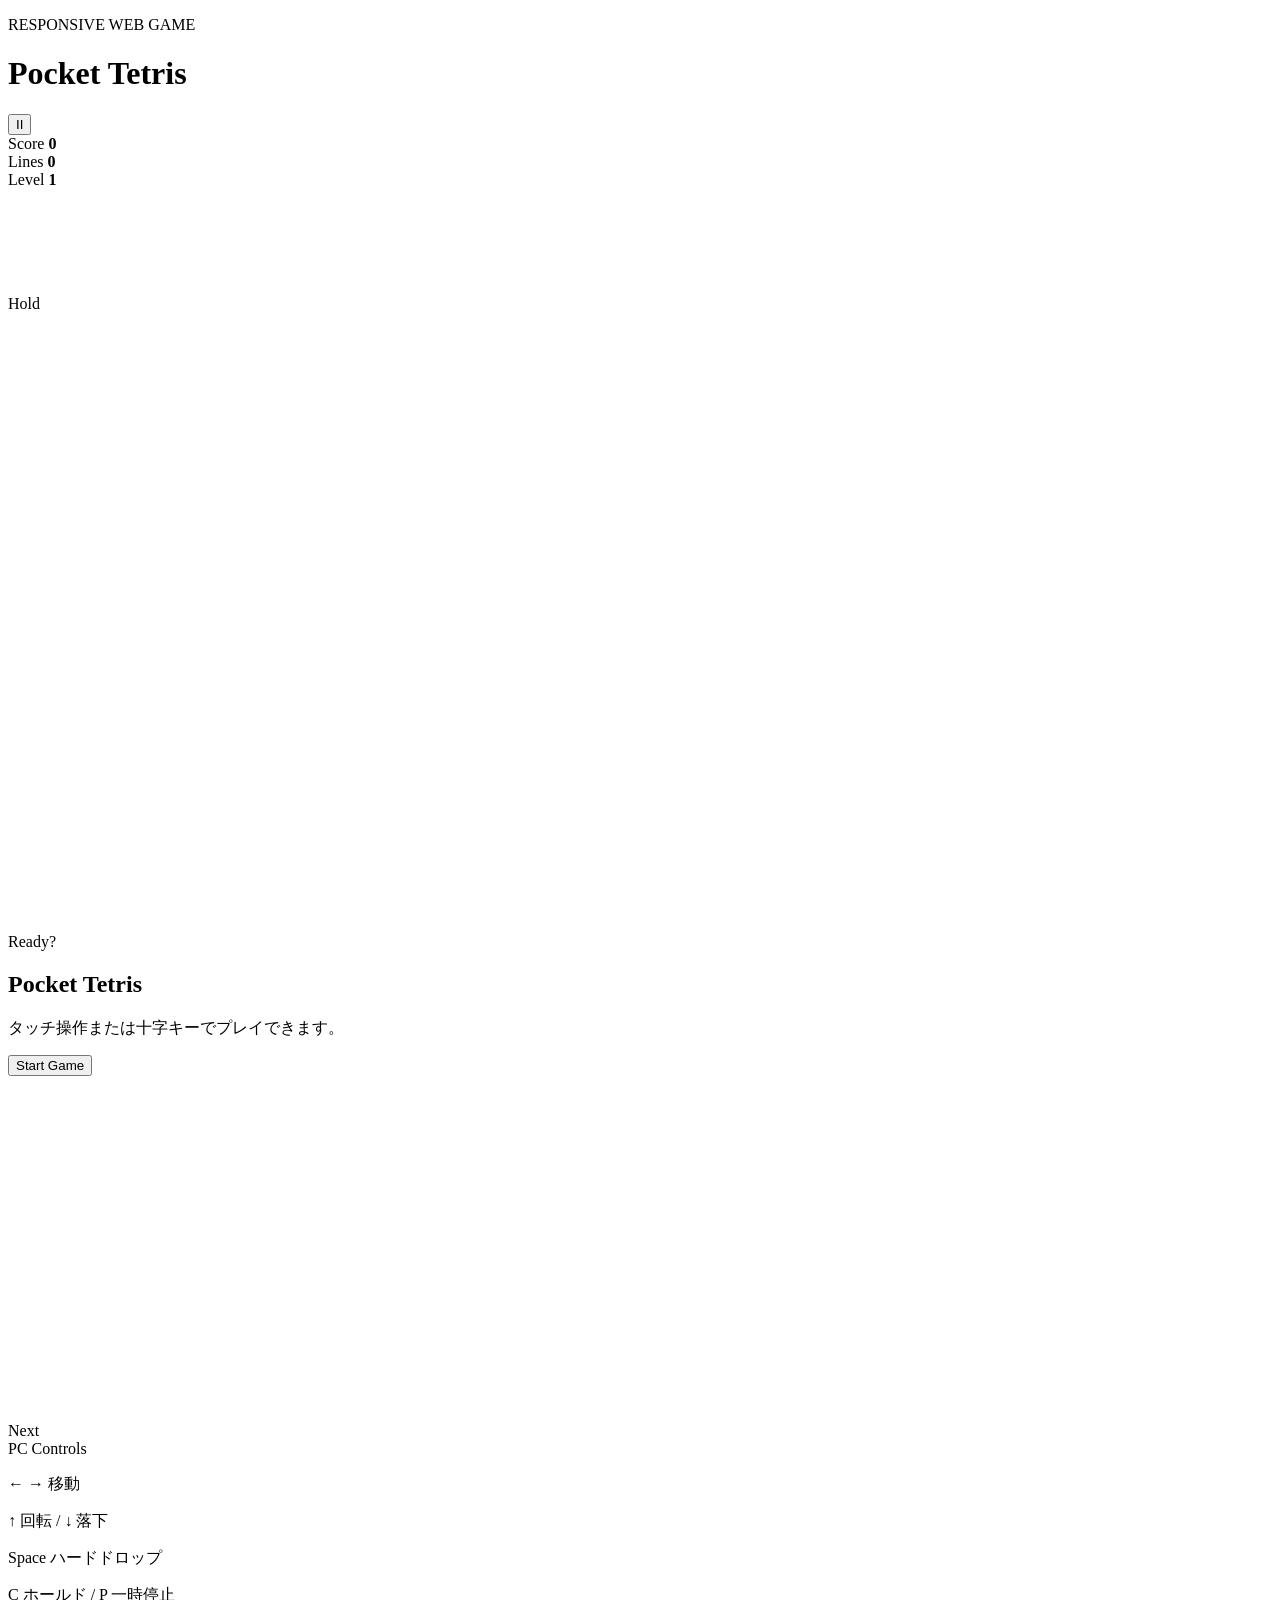
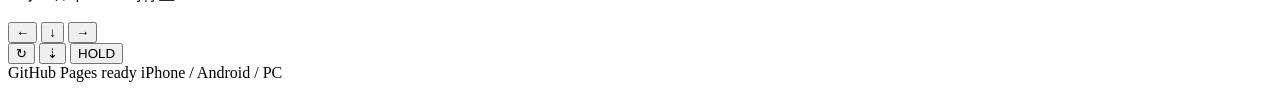
==== index.html @ c23e4528 "Add responsive Tetris game" ====
<!doctype html>
<html lang="ja">
<head>
  <meta charset="utf-8" />
  <meta name="viewport" content="width=device-width, initial-scale=1, viewport-fit=cover, user-scalable=no" />
  <meta name="theme-color" content="#0b1020" />
  <meta name="apple-mobile-web-app-capable" content="yes" />
  <meta name="apple-mobile-web-app-status-bar-style" content="black-translucent" />
  <meta name="apple-mobile-web-app-title" content="Pocket Tetris" />
  <title>Pocket Tetris</title>
  <link rel="manifest" href="manifest.webmanifest" />
  <link rel="stylesheet" href="style.css" />
</head>
<body>
  <main class="app-shell" aria-label="テトリスゲーム">
    <header class="topbar">
      <div>
        <p class="eyebrow">RESPONSIVE WEB GAME</p>
        <h1>Pocket Tetris</h1>
      </div>
      <button id="pauseButton" class="icon-button" type="button" aria-label="一時停止">II</button>
    </header>

    <section class="game-layout">
      <aside class="stats-panel stats-left" aria-label="ゲーム情報">
        <div class="stat-card">
          <span>Score</span>
          <strong id="score">0</strong>
        </div>
        <div class="stat-card">
          <span>Lines</span>
          <strong id="lines">0</strong>
        </div>
        <div class="stat-card">
          <span>Level</span>
          <strong id="level">1</strong>
        </div>
        <div class="mini-card">
          <span>Hold</span>
          <canvas id="holdCanvas" width="120" height="120" aria-label="ホールド中のブロック"></canvas>
        </div>
      </aside>

      <section class="board-wrap" aria-label="ゲーム盤">
        <canvas id="gameCanvas" width="300" height="600"></canvas>
        <div id="overlay" class="overlay is-visible" role="dialog" aria-live="polite">
          <div class="overlay-card">
            <p class="overlay-kicker">Ready?</p>
            <h2 id="overlayTitle">Pocket Tetris</h2>
            <p id="overlayText">タッチ操作または十字キーでプレイできます。</p>
            <button id="startButton" class="primary-button" type="button">Start Game</button>
          </div>
        </div>
      </section>

      <aside class="stats-panel stats-right">
        <div class="mini-card">
          <span>Next</span>
          <canvas id="nextCanvas" width="120" height="360" aria-label="次のブロック"></canvas>
        </div>
        <div class="help-card">
          <span>PC Controls</span>
          <p>← → 移動</p>
          <p>↑ 回転 / ↓ 落下</p>
          <p>Space ハードドロップ</p>
          <p>C ホールド / P 一時停止</p>
        </div>
      </aside>
    </section>

    <section class="touch-controls" aria-label="タッチ操作">
      <div class="control-group horizontal-controls">
        <button class="control-button" data-action="left" type="button" aria-label="左へ移動">←</button>
        <button class="control-button" data-action="down" type="button" aria-label="下へ移動">↓</button>
        <button class="control-button" data-action="right" type="button" aria-label="右へ移動">→</button>
      </div>
      <div class="control-group action-controls">
        <button class="control-button accent" data-action="rotate" type="button" aria-label="回転">↻</button>
        <button class="control-button accent" data-action="hardDrop" type="button" aria-label="一気に落下">⇣</button>
        <button class="control-button accent" data-action="hold" type="button" aria-label="ホールド">HOLD</button>
      </div>
    </section>

    <footer>
      <span>GitHub Pages ready</span>
      <span>iPhone / Android / PC</span>
    </footer>
  </main>

  <script src="game.js"></script>
</body>
</html>
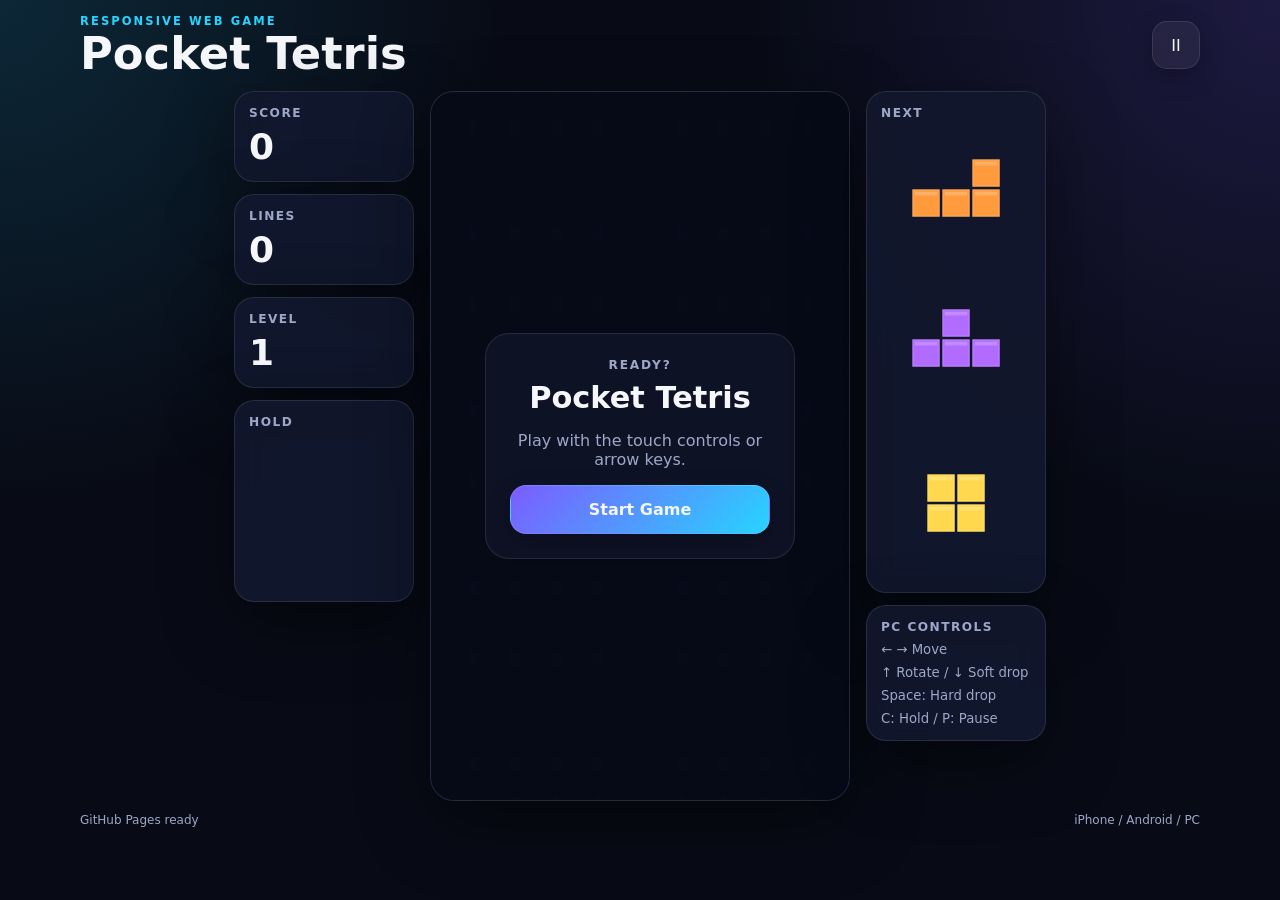
==== commit 111be2a0: "Improve iPhone layout and switch UI to English" ====
--- a/index.html
+++ b/index.html
@@ -1,5 +1,5 @@
 <!doctype html>
-<html lang="ja">
+<html lang="en">
 <head>
   <meta charset="utf-8" />
   <meta name="viewport" content="width=device-width, initial-scale=1, viewport-fit=cover, user-scalable=no" />
@@ -10,19 +10,20 @@
   <title>Pocket Tetris</title>
   <link rel="manifest" href="manifest.webmanifest" />
   <link rel="stylesheet" href="style.css" />
+  <link rel="stylesheet" href="mobile-fix.css" />
 </head>
 <body>
-  <main class="app-shell" aria-label="テトリスゲーム">
+  <main class="app-shell" aria-label="Tetris game">
     <header class="topbar">
       <div>
         <p class="eyebrow">RESPONSIVE WEB GAME</p>
         <h1>Pocket Tetris</h1>
       </div>
-      <button id="pauseButton" class="icon-button" type="button" aria-label="一時停止">II</button>
+      <button id="pauseButton" class="icon-button" type="button" aria-label="Pause">II</button>
     </header>
 
     <section class="game-layout">
-      <aside class="stats-panel stats-left" aria-label="ゲーム情報">
+      <aside class="stats-panel stats-left" aria-label="Game information">
         <div class="stat-card">
           <span>Score</span>
           <strong id="score">0</strong>
@@ -37,17 +38,17 @@
         </div>
         <div class="mini-card">
           <span>Hold</span>
-          <canvas id="holdCanvas" width="120" height="120" aria-label="ホールド中のブロック"></canvas>
+          <canvas id="holdCanvas" width="120" height="120" aria-label="Held piece"></canvas>
         </div>
       </aside>
 
-      <section class="board-wrap" aria-label="ゲーム盤">
+      <section class="board-wrap" aria-label="Game board">
         <canvas id="gameCanvas" width="300" height="600"></canvas>
         <div id="overlay" class="overlay is-visible" role="dialog" aria-live="polite">
           <div class="overlay-card">
             <p class="overlay-kicker">Ready?</p>
             <h2 id="overlayTitle">Pocket Tetris</h2>
-            <p id="overlayText">タッチ操作または十字キーでプレイできます。</p>
+            <p id="overlayText">Play with the touch controls or arrow keys.</p>
             <button id="startButton" class="primary-button" type="button">Start Game</button>
           </div>
         </div>
@@ -56,28 +57,28 @@
       <aside class="stats-panel stats-right">
         <div class="mini-card">
           <span>Next</span>
-          <canvas id="nextCanvas" width="120" height="360" aria-label="次のブロック"></canvas>
+          <canvas id="nextCanvas" width="120" height="360" aria-label="Next pieces"></canvas>
         </div>
         <div class="help-card">
           <span>PC Controls</span>
-          <p>← → 移動</p>
-          <p>↑ 回転 / ↓ 落下</p>
-          <p>Space ハードドロップ</p>
-          <p>C ホールド / P 一時停止</p>
+          <p>← → Move</p>
+          <p>↑ Rotate / ↓ Soft drop</p>
+          <p>Space: Hard drop</p>
+          <p>C: Hold / P: Pause</p>
         </div>
       </aside>
     </section>
 
-    <section class="touch-controls" aria-label="タッチ操作">
+    <section class="touch-controls" aria-label="Touch controls">
       <div class="control-group horizontal-controls">
-        <button class="control-button" data-action="left" type="button" aria-label="左へ移動">←</button>
-        <button class="control-button" data-action="down" type="button" aria-label="下へ移動">↓</button>
-        <button class="control-button" data-action="right" type="button" aria-label="右へ移動">→</button>
+        <button class="control-button" data-action="left" type="button" aria-label="Move left">←</button>
+        <button class="control-button" data-action="down" type="button" aria-label="Move down">↓</button>
+        <button class="control-button" data-action="right" type="button" aria-label="Move right">→</button>
       </div>
       <div class="control-group action-controls">
-        <button class="control-button accent" data-action="rotate" type="button" aria-label="回転">↻</button>
-        <button class="control-button accent" data-action="hardDrop" type="button" aria-label="一気に落下">⇣</button>
-        <button class="control-button accent" data-action="hold" type="button" aria-label="ホールド">HOLD</button>
+        <button class="control-button accent" data-action="rotate" type="button" aria-label="Rotate">↻</button>
+        <button class="control-button accent" data-action="hardDrop" type="button" aria-label="Hard drop">⇣</button>
+        <button class="control-button accent" data-action="hold" type="button" aria-label="Hold">HOLD</button>
       </div>
     </section>
 
@@ -88,5 +89,6 @@
   </main>
 
   <script src="game.js"></script>
+  <script src="ui-english.js"></script>
 </body>
 </html>
--- a/style.css
+++ b/style.css
@@ -0,0 +1,375 @@
+:root {
+  color-scheme: dark;
+  --bg: #080b16;
+  --panel: rgba(18, 24, 46, 0.9);
+  --panel-soft: rgba(255, 255, 255, 0.06);
+  --line: rgba(255, 255, 255, 0.1);
+  --text: #f6f7fb;
+  --muted: #9da7c8;
+  --accent: #7c5cff;
+  --accent-2: #27d4ff;
+  --shadow: 0 24px 70px rgba(0, 0, 0, 0.42);
+}
+
+* {
+  box-sizing: border-box;
+  -webkit-tap-highlight-color: transparent;
+}
+
+html,
+body {
+  margin: 0;
+  min-height: 100%;
+  background:
+    radial-gradient(circle at top left, rgba(39, 212, 255, 0.14), transparent 32%),
+    radial-gradient(circle at top right, rgba(124, 92, 255, 0.18), transparent 34%),
+    var(--bg);
+  color: var(--text);
+  font-family: Inter, ui-sans-serif, system-ui, -apple-system, BlinkMacSystemFont, "Segoe UI", sans-serif;
+  overscroll-behavior: none;
+  touch-action: manipulation;
+}
+
+body {
+  min-height: 100dvh;
+  padding: max(14px, env(safe-area-inset-top)) max(14px, env(safe-area-inset-right)) max(14px, env(safe-area-inset-bottom)) max(14px, env(safe-area-inset-left));
+}
+
+button {
+  font: inherit;
+}
+
+.app-shell {
+  width: min(1120px, 100%);
+  margin: 0 auto;
+}
+
+.topbar {
+  display: flex;
+  align-items: center;
+  justify-content: space-between;
+  margin-bottom: 14px;
+}
+
+.eyebrow {
+  margin: 0 0 4px;
+  color: var(--accent-2);
+  font-size: 0.72rem;
+  font-weight: 800;
+  letter-spacing: 0.18em;
+}
+
+h1 {
+  margin: 0;
+  font-size: clamp(1.75rem, 4vw, 2.8rem);
+  line-height: 1;
+}
+
+.icon-button,
+.primary-button,
+.control-button {
+  border: 1px solid var(--line);
+  color: var(--text);
+  background: var(--panel-soft);
+  box-shadow: 0 8px 24px rgba(0, 0, 0, 0.24);
+}
+
+.icon-button {
+  width: 48px;
+  height: 48px;
+  border-radius: 15px;
+  cursor: pointer;
+}
+
+.game-layout {
+  display: grid;
+  grid-template-columns: minmax(130px, 180px) minmax(260px, 420px) minmax(130px, 180px);
+  gap: 16px;
+  justify-content: center;
+  align-items: start;
+}
+
+.stats-panel {
+  display: grid;
+  gap: 12px;
+}
+
+.stat-card,
+.mini-card,
+.help-card {
+  background: var(--panel);
+  border: 1px solid var(--line);
+  border-radius: 20px;
+  padding: 14px;
+  box-shadow: var(--shadow);
+  backdrop-filter: blur(16px);
+}
+
+.stat-card span,
+.mini-card > span,
+.help-card > span {
+  display: block;
+  color: var(--muted);
+  font-size: 0.76rem;
+  font-weight: 800;
+  letter-spacing: 0.12em;
+  text-transform: uppercase;
+}
+
+.stat-card strong {
+  display: block;
+  margin-top: 6px;
+  font-size: clamp(1.4rem, 3vw, 2.25rem);
+}
+
+.mini-card canvas {
+  display: block;
+  width: 100%;
+  height: auto;
+  margin-top: 8px;
+}
+
+.help-card p {
+  margin: 8px 0 0;
+  color: var(--muted);
+  font-size: 0.83rem;
+}
+
+.board-wrap {
+  position: relative;
+  width: 100%;
+  aspect-ratio: 1 / 2;
+  max-height: calc(100dvh - 190px);
+  border: 1px solid var(--line);
+  border-radius: 24px;
+  overflow: hidden;
+  background: #0d1326;
+  box-shadow: var(--shadow);
+}
+
+#gameCanvas {
+  display: block;
+  width: 100%;
+  height: 100%;
+  image-rendering: pixelated;
+}
+
+.overlay {
+  position: absolute;
+  inset: 0;
+  display: grid;
+  place-items: center;
+  padding: 20px;
+  background: rgba(5, 8, 18, 0.72);
+  backdrop-filter: blur(8px);
+  opacity: 0;
+  pointer-events: none;
+  transition: opacity 180ms ease;
+}
+
+.overlay.is-visible {
+  opacity: 1;
+  pointer-events: auto;
+}
+
+.overlay-card {
+  width: min(310px, 100%);
+  padding: 24px;
+  text-align: center;
+  border: 1px solid var(--line);
+  border-radius: 24px;
+  background: rgba(15, 20, 40, 0.94);
+}
+
+.overlay-kicker {
+  margin: 0;
+  color: var(--accent-2);
+  font-size: 0.76rem;
+  font-weight: 800;
+  letter-spacing: 0.15em;
+  text-transform: uppercase;
+}
+
+.overlay h2 {
+  margin: 8px 0;
+  font-size: 1.9rem;
+}
+
+.overlay p {
+  color: var(--muted);
+}
+
+.primary-button {
+  width: 100%;
+  padding: 14px 18px;
+  border-radius: 16px;
+  background: linear-gradient(135deg, var(--accent), var(--accent-2));
+  font-weight: 900;
+  cursor: pointer;
+}
+
+.touch-controls {
+  display: none;
+  gap: 12px;
+  margin-top: 14px;
+}
+
+.control-group {
+  display: grid;
+  gap: 10px;
+}
+
+.horizontal-controls,
+.action-controls {
+  grid-template-columns: repeat(3, 1fr);
+}
+
+.control-button {
+  min-height: 58px;
+  border-radius: 18px;
+  font-size: 1.35rem;
+  font-weight: 900;
+  user-select: none;
+  touch-action: none;
+}
+
+.control-button.accent {
+  background: linear-gradient(145deg, rgba(124, 92, 255, 0.35), rgba(39, 212, 255, 0.2));
+}
+
+.control-button:active,
+.icon-button:active,
+.primary-button:active {
+  transform: translateY(1px) scale(0.99);
+}
+
+footer {
+  display: flex;
+  justify-content: space-between;
+  gap: 12px;
+  margin-top: 12px;
+  color: var(--muted);
+  font-size: 0.75rem;
+}
+
+@media (hover: none), (pointer: coarse) {
+  .touch-controls {
+    display: grid;
+    grid-template-columns: 1fr 1fr;
+  }
+}
+
+@media (max-width: 820px) {
+  body {
+    padding-top: max(10px, env(safe-area-inset-top));
+  }
+
+  .topbar {
+    margin-bottom: 10px;
+  }
+
+  .game-layout {
+    grid-template-columns: minmax(0, 1fr) minmax(0, 2.2fr);
+    grid-template-areas:
+      "left board"
+      "right board";
+    gap: 10px;
+  }
+
+  .stats-left { grid-area: left; }
+  .board-wrap { grid-area: board; }
+  .stats-right { grid-area: right; }
+
+  .stats-panel {
+    gap: 8px;
+  }
+
+  .stat-card,
+  .mini-card,
+  .help-card {
+    padding: 10px;
+    border-radius: 16px;
+  }
+
+  .help-card {
+    display: none;
+  }
+
+  .board-wrap {
+    max-height: none;
+  }
+
+  .mini-card canvas {
+    max-height: 160px;
+  }
+
+  footer {
+    display: none;
+  }
+}
+
+@media (max-width: 560px) {
+  h1 {
+    font-size: 1.7rem;
+  }
+
+  .eyebrow {
+    font-size: 0.6rem;
+  }
+
+  .icon-button {
+    width: 42px;
+    height: 42px;
+  }
+
+  .game-layout {
+    grid-template-columns: minmax(78px, 0.72fr) minmax(210px, 2.28fr);
+    gap: 8px;
+  }
+
+  .stat-card span,
+  .mini-card > span {
+    font-size: 0.62rem;
+  }
+
+  .stat-card strong {
+    font-size: 1.15rem;
+  }
+
+  .touch-controls {
+    grid-template-columns: 1fr;
+  }
+
+  .control-button {
+    min-height: 54px;
+  }
+}
+
+@media (max-height: 760px) and (orientation: landscape) {
+  .topbar {
+    display: none;
+  }
+
+  .game-layout {
+    grid-template-columns: 120px minmax(250px, 340px) 120px;
+  }
+
+  .board-wrap {
+    max-height: calc(100dvh - 94px);
+  }
+
+  .touch-controls {
+    position: fixed;
+    inset: auto 10px 10px 10px;
+    grid-template-columns: 1fr 1fr;
+    pointer-events: none;
+  }
+
+  .control-group {
+    pointer-events: auto;
+  }
+
+  .control-button {
+    min-height: 48px;
+  }
+}
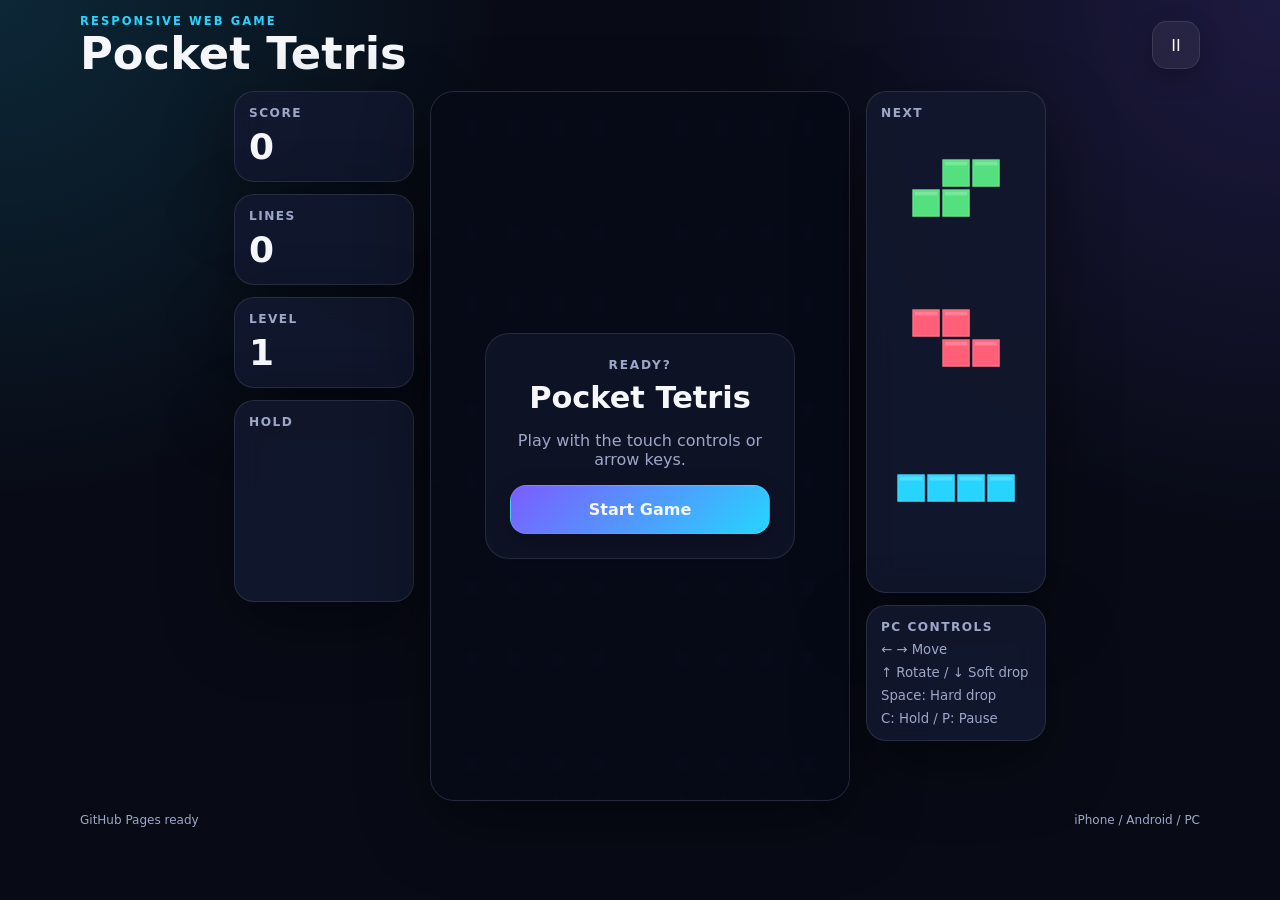
==== commit 551009db: "Bust Safari cache for English mobile layout" ====
--- a/index.html
+++ b/index.html
@@ -8,9 +8,9 @@
   <meta name="apple-mobile-web-app-status-bar-style" content="black-translucent" />
   <meta name="apple-mobile-web-app-title" content="Pocket Tetris" />
   <title>Pocket Tetris</title>
-  <link rel="manifest" href="manifest.webmanifest" />
-  <link rel="stylesheet" href="style.css" />
-  <link rel="stylesheet" href="mobile-fix.css" />
+  <link rel="manifest" href="manifest.webmanifest?v=3" />
+  <link rel="stylesheet" href="style.css?v=3" />
+  <link rel="stylesheet" href="mobile-fix.css?v=3" />
 </head>
 <body>
   <main class="app-shell" aria-label="Tetris game">
@@ -24,22 +24,10 @@
 
     <section class="game-layout">
       <aside class="stats-panel stats-left" aria-label="Game information">
-        <div class="stat-card">
-          <span>Score</span>
-          <strong id="score">0</strong>
-        </div>
-        <div class="stat-card">
-          <span>Lines</span>
-          <strong id="lines">0</strong>
-        </div>
-        <div class="stat-card">
-          <span>Level</span>
-          <strong id="level">1</strong>
-        </div>
-        <div class="mini-card">
-          <span>Hold</span>
-          <canvas id="holdCanvas" width="120" height="120" aria-label="Held piece"></canvas>
-        </div>
+        <div class="stat-card"><span>Score</span><strong id="score">0</strong></div>
+        <div class="stat-card"><span>Lines</span><strong id="lines">0</strong></div>
+        <div class="stat-card"><span>Level</span><strong id="level">1</strong></div>
+        <div class="mini-card"><span>Hold</span><canvas id="holdCanvas" width="120" height="120" aria-label="Held piece"></canvas></div>
       </aside>
 
       <section class="board-wrap" aria-label="Game board">
@@ -55,16 +43,10 @@
       </section>
 
       <aside class="stats-panel stats-right">
-        <div class="mini-card">
-          <span>Next</span>
-          <canvas id="nextCanvas" width="120" height="360" aria-label="Next pieces"></canvas>
-        </div>
+        <div class="mini-card"><span>Next</span><canvas id="nextCanvas" width="120" height="360" aria-label="Next pieces"></canvas></div>
         <div class="help-card">
           <span>PC Controls</span>
-          <p>← → Move</p>
-          <p>↑ Rotate / ↓ Soft drop</p>
-          <p>Space: Hard drop</p>
-          <p>C: Hold / P: Pause</p>
+          <p>← → Move</p><p>↑ Rotate / ↓ Soft drop</p><p>Space: Hard drop</p><p>C: Hold / P: Pause</p>
         </div>
       </aside>
     </section>
@@ -82,13 +64,10 @@
       </div>
     </section>
 
-    <footer>
-      <span>GitHub Pages ready</span>
-      <span>iPhone / Android / PC</span>
-    </footer>
+    <footer><span>GitHub Pages ready</span><span>iPhone / Android / PC</span></footer>
   </main>
 
-  <script src="game.js"></script>
-  <script src="ui-english.js"></script>
+  <script src="game.js?v=3"></script>
+  <script src="ui-english.js?v=3"></script>
 </body>
 </html>
--- a/mobile-fix.css
+++ b/mobile-fix.css
@@ -0,0 +1,43 @@
+/* iPhone Safari browser chrome / safe-area adjustments */
+:root {
+  --browser-bottom-clearance: 104px;
+}
+
+@supports (height: 100dvh) {
+  body {
+    min-height: 100dvh;
+  }
+}
+
+@media (hover: none), (pointer: coarse) {
+  body {
+    padding-bottom: calc(env(safe-area-inset-bottom, 0px) + var(--browser-bottom-clearance));
+  }
+
+  .app-shell {
+    min-height: calc(100dvh - env(safe-area-inset-top, 0px));
+  }
+
+  .touch-controls {
+    position: relative;
+    z-index: 5;
+    margin-bottom: env(safe-area-inset-bottom, 0px);
+  }
+}
+
+/* Installed PWA / standalone mode has no Safari bottom toolbar. */
+@media (display-mode: standalone) {
+  :root {
+    --browser-bottom-clearance: 16px;
+  }
+}
+
+@media (max-width: 560px) {
+  .touch-controls {
+    gap: 10px;
+  }
+
+  .control-button {
+    min-height: 58px;
+  }
+}
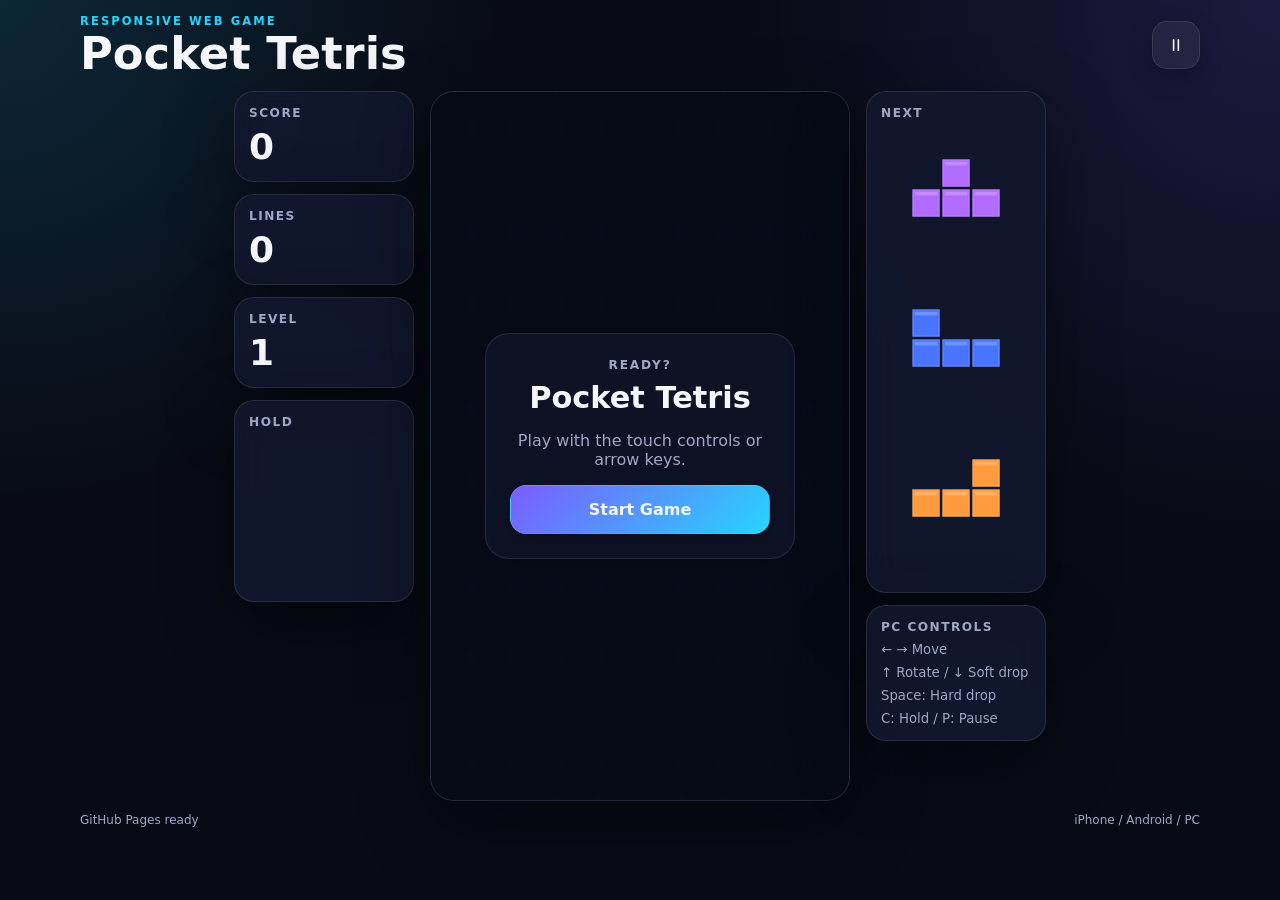
==== commit a167c736: "Keep stable asset URLs" ====
--- a/index.html
+++ b/index.html
@@ -8,9 +8,9 @@
   <meta name="apple-mobile-web-app-status-bar-style" content="black-translucent" />
   <meta name="apple-mobile-web-app-title" content="Pocket Tetris" />
   <title>Pocket Tetris</title>
-  <link rel="manifest" href="manifest.webmanifest?v=3" />
-  <link rel="stylesheet" href="style.css?v=3" />
-  <link rel="stylesheet" href="mobile-fix.css?v=3" />
+  <link rel="manifest" href="manifest.webmanifest" />
+  <link rel="stylesheet" href="style.css" />
+  <link rel="stylesheet" href="mobile-fix.css" />
 </head>
 <body>
   <main class="app-shell" aria-label="Tetris game">
@@ -67,7 +67,7 @@
     <footer><span>GitHub Pages ready</span><span>iPhone / Android / PC</span></footer>
   </main>
 
-  <script src="game.js?v=3"></script>
-  <script src="ui-english.js?v=3"></script>
+  <script src="game.js"></script>
+  <script src="ui-english.js"></script>
 </body>
 </html>
--- a/mobile-fix.css
+++ b/mobile-fix.css
@@ -1,6 +1,6 @@
 /* iPhone Safari browser chrome / safe-area adjustments */
 :root {
-  --browser-bottom-clearance: 104px;
+  --browser-bottom-clearance: 140px;
 }
 
 @supports (height: 100dvh) {
@@ -25,10 +25,9 @@
   }
 }
 
-/* Installed PWA / standalone mode has no Safari bottom toolbar. */
 @media (display-mode: standalone) {
   :root {
-    --browser-bottom-clearance: 16px;
+    --browser-bottom-clearance: 20px;
   }
 }
 
